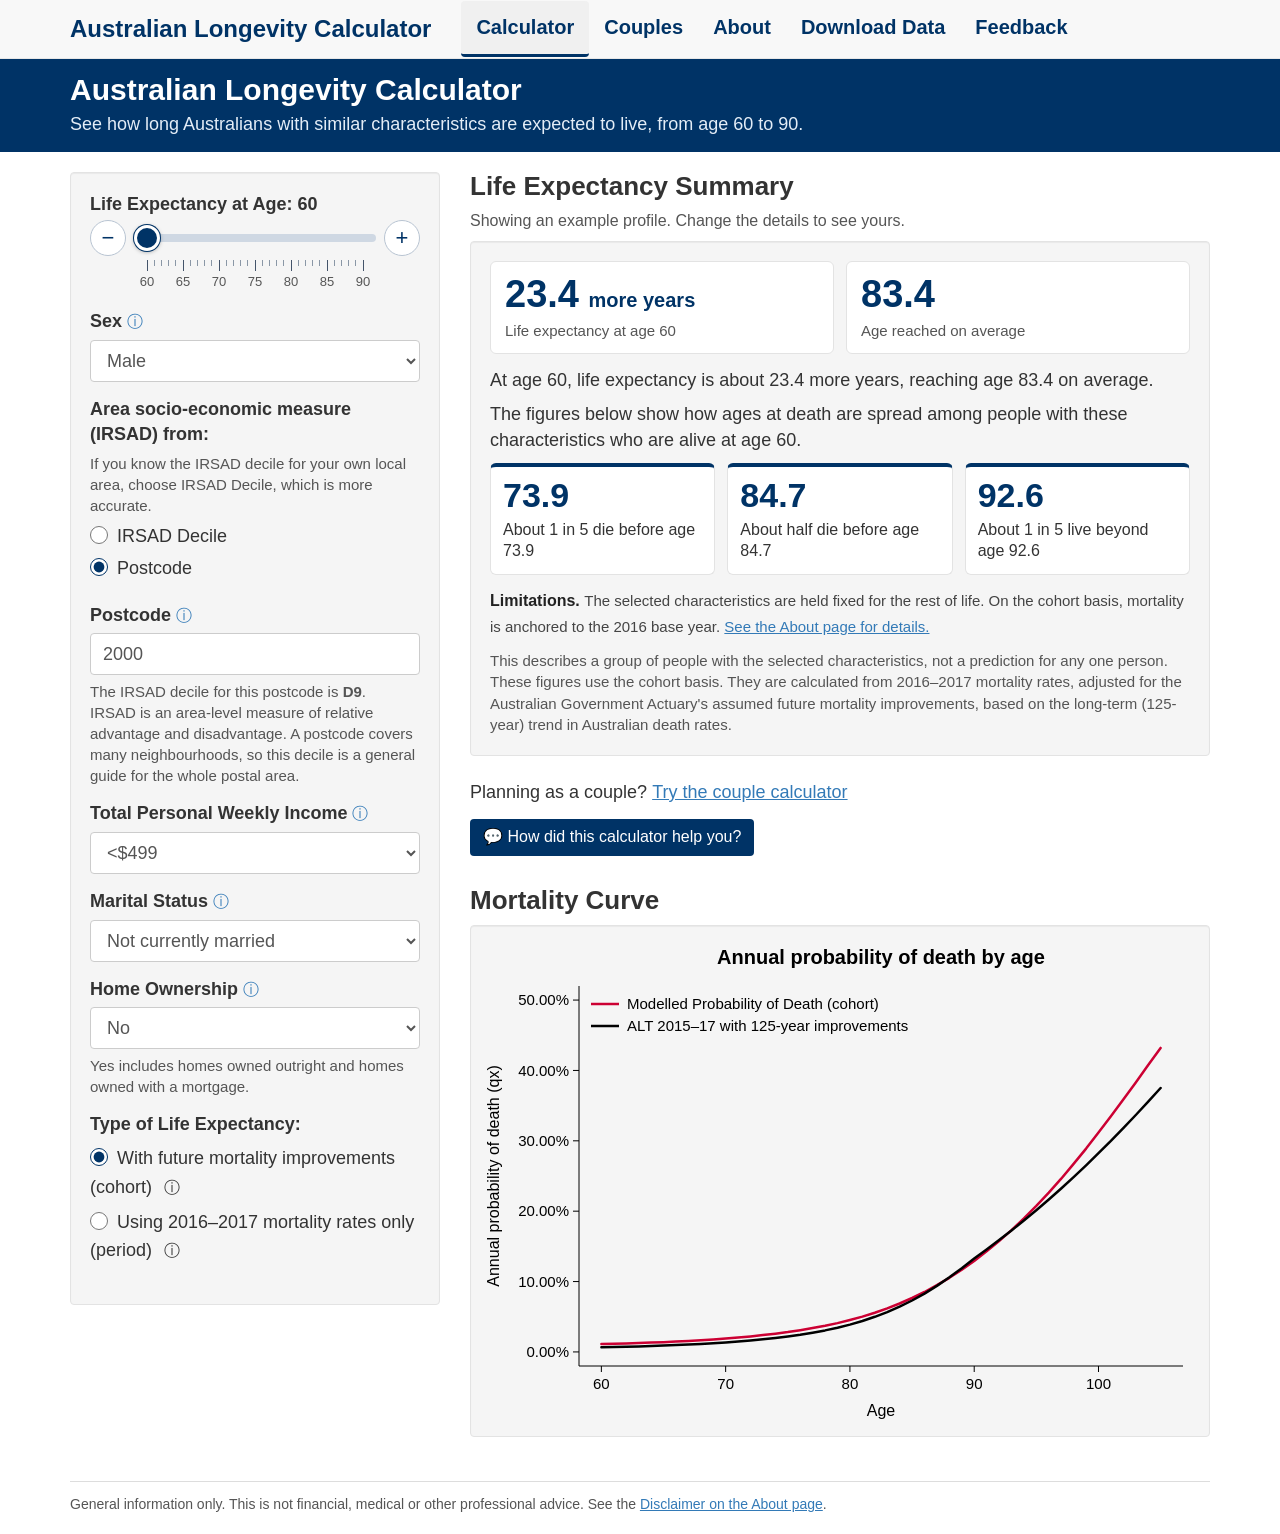
==== docs/index.html @ adeffb4a "Updates" ====
<!doctype html>
<html lang="en-AU">
<head>
  <meta charset="utf-8">
  <meta name="viewport" content="width=device-width, initial-scale=1">
  <title>Australian Longevity Calculator</title>
  <meta name="description" content="See how long Australians with similar characteristics are expected to live, from age 60 to 90.">
  <meta name="theme-color" content="#003366">
  <link rel="icon" href="favicon.svg" type="image/svg+xml">
  <meta property="og:type" content="website">
  <meta property="og:site_name" content="Australian Longevity Calculator">
  <meta property="og:title" content="Australian Longevity Calculator">
  <meta property="og:description" content="See how long Australians with similar characteristics are expected to live, from age 60 to 90.">
  <meta property="og:url" content="https://auslongevity.org/">
  <meta property="og:image" content="https://auslongevity.org/preview.png">
  <meta property="og:image:width" content="1200">
  <meta property="og:image:height" content="630">
  <meta property="og:image:alt" content="Australian Longevity Calculator">
  <meta name="twitter:card" content="summary_large_image">
  <meta name="twitter:title" content="Australian Longevity Calculator">
  <meta name="twitter:description" content="See how long Australians with similar characteristics are expected to live, from age 60 to 90.">
  <meta name="twitter:image" content="https://auslongevity.org/preview.png">
  <!-- Google Analytics -->
  <script async src="https://www.googletagmanager.com/gtag/js?id=G-BZZL2WJJV6"></script>
  <script>
    window.dataLayer = window.dataLayer || [];
    function gtag(){dataLayer.push(arguments);}
    gtag('js', new Date());
    gtag('config', 'G-BZZL2WJJV6');
  </script>
  <link rel="stylesheet" href="style.css?v=20261013m">
</head>
<body>
<header class="navbar">
  <div class="navbar-inner">
    <div class="brand">Australian Longevity Calculator</div>
    <nav class="tabs" aria-label="Sections">
      <a href="#calculator" data-tab="calculator">Calculator</a>
      <a href="#couple" data-tab="couple">Couples</a>
      <a href="#about" data-tab="about">About</a>
      <a href="#download" data-tab="download">Download Data</a>
      <a href="#feedback" data-tab="feedback">Feedback</a>
    </nav>
  </div>
</header>

<section class="intro" id="intro">
  <div class="intro-inner">
    <h1>Australian Longevity Calculator</h1>
    <p>See how long Australians with similar characteristics are expected to live, from age 60 to 90.</p>
    <p class="intro-how narrow-only">Choose the details below and the result appears under the form.
      <button type="button" class="linkbtn" id="skipToResult">Go to the result</button></p>
  </div>
</section>

<main class="container">
  <noscript><p class="well">This calculator needs JavaScript. Please turn it on in your browser settings.</p></noscript>

  <!-- Calculator -->
  <section id="tab-calculator" class="tab" hidden>
    <div class="layout">
      <form class="well sidebar" onsubmit="return false" autocomplete="off">
        <div class="field">
          <label for="startAge">Life Expectancy at Age: <strong id="ageValue">60</strong></label>
          <div class="slider">
            <button type="button" class="step" id="ageDown" aria-label="One year younger">&minus;</button>
            <div class="sliderbox">
              <input type="range" id="startAge" min="60" max="90" step="1" value="60">
              <div class="ticks" id="ageTicks" aria-hidden="true"></div>
            </div>
            <button type="button" class="step" id="ageUp" aria-label="One year older">+</button>
          </div>
        </div>

        <div class="field">
          <label for="gender">Sex
            <a class="info" href="https://www.abs.gov.au/ausstats/abs@.nsf/Lookup/by%20Subject/2008.0~2016~Main%20Features~Sex~141" target="_blank" rel="noopener" title="ABS definition of sex">&#9432;</a></label>
          <select id="gender"><option>Male</option><option>Female</option></select>
        </div>

        <fieldset class="field">
          <legend>Area socio-economic measure (IRSAD) from:</legend>
          <p class="note choicehint">If you know the IRSAD decile for your own local area, choose IRSAD Decile, which is more accurate.</p>
          <label class="radio inline"><input type="radio" name="geo_mode" value="irsad"> IRSAD Decile</label>
          <label class="radio inline"><input type="radio" name="geo_mode" value="postcode" checked> Postcode</label>
        </fieldset>

        <div id="postcodeBox" class="field">
          <label for="postcode">Postcode
            <a class="info" href="https://www.abs.gov.au/AUSSTATS/abs@.nsf/DetailsPage/2033.0.55.0012016?OpenDocument" target="_blank" rel="noopener" title="ABS SEIFA 2016 Table 1 maps Postal Area code to IRSAD decile.">&#9432;</a></label>
          <input type="text" id="postcode" value="2000" inputmode="numeric" maxlength="12">
          <div id="postcodeNote" class="note" aria-live="polite"></div>
        </div>

        <div id="decileBox" class="field" hidden>
          <label for="irsad">IRSAD Decile
            <a class="info" href="https://www.abs.gov.au/ausstats/abs@.nsf/Lookup/by%20Subject/2033.0.55.001~2016~Main%20Features~IRSAD~20" target="_blank" rel="noopener" title="ABS explanation of IRSAD (SEIFA 2016)">&#9432;</a></label>
          <select id="irsad"></select>
          <p class="note">IRSAD deciles are from SEIFA 2016, based on the 2016 Census. To find the decile for your own local area, use the <a href="https://maps.abs.gov.au/SEIFAMaps/seifaIRSADmap.html" target="_blank" rel="noopener">ABS 2016 IRSAD map</a> and divide the percentile it shows by ten, rounding up (for example, 11 gives decile 2).</p>
        </div>

        <div class="field">
          <label for="income">Total Personal Weekly Income
            <a class="info" href="https://www.abs.gov.au/ausstats/abs@.nsf/Lookup/2901.0Chapter5702016" target="_blank" rel="noopener" title="ABS 2016 Census definition of total personal weekly income. The lowest group includes negative and nil income.">&#9432;</a></label>
          <select id="income">
            <option value="<499">&lt;$499</option><option value="500-999">$500&ndash;$999</option><option value="1000+">$1,000+</option><option value="missing">missing</option>
          </select>
        </div>

        <div class="field">
          <label for="marital">Marital Status
            <a class="info" href="https://www.abs.gov.au/ausstats/abs@.nsf/Lookup/2901.0Chapter6902016" target="_blank" rel="noopener" title="ABS 2016 Census definition of registered marital status. People who are never married, widowed, divorced or separated are classified as not currently married. Married means a registered marriage, so people in a de facto relationship are not counted as married.">&#9432;</a></label>
          <select id="marital"><option value="Single">Not currently married</option><option value="Married">Married</option></select>
        </div>

        <div class="field">
          <label for="home">Home Ownership
            <a class="info" href="https://www.abs.gov.au/ausstats/abs@.nsf/Lookup/2901.0Chapter9702016" target="_blank" rel="noopener" title="ABS 2016 Census definition of tenure type. Yes means owned outright or owned with a mortgage.">&#9432;</a></label>
          <select id="home"><option value="No">No</option><option value="Yes">Yes (outright or mortgage)</option><option value="missing">missing</option></select>
          <p class="note">Yes includes homes owned outright and homes owned with a mortgage.</p>
        </div>

        <fieldset class="field">
          <legend>Type of Life Expectancy:</legend>
          <div class="radio">
            <label><input type="radio" name="le_type" value="cohort" checked> With future mortality improvements (cohort)</label>
            <button type="button" class="infobtn" aria-expanded="false" aria-controls="cohort_info" aria-label="About the cohort basis">&#9432;</button>
            <div id="cohort_info" class="infotext" hidden>Life expectancy calculated from 2016&ndash;2017 mortality rates, adjusted for the Australian Government Actuary's assumed future mortality improvements, based on the long-term (125-year) trend in Australian death rates. It is anchored to the 2016 base year of the data. A person of the selected age is treated as if they were that age in 2016, and assumed future mortality improvements are applied to the years that follow. Any change in mortality between 2016 and today is not included.</div>
          </div>
          <div class="radio">
            <label><input type="radio" name="le_type" value="period"> Using 2016&ndash;2017 mortality rates only (period)</label>
            <button type="button" class="infobtn" aria-expanded="false" aria-controls="period_info" aria-label="About the period basis">&#9432;</button>
            <div id="period_info" class="infotext" hidden>Life expectancy calculated from mortality rates observed during 2016&ndash;2017, assuming these rates remain unchanged in future.</div>
          </div>
        </fieldset>

      </form>

      <div class="results">
        <h4 id="summaryHeading">Life Expectancy Summary</h4>
        <p class="examplenote" id="exampleNote" hidden>Showing an example profile. Change the details to see yours.</p>
        <div class="well" id="summary" aria-live="polite">Loading&hellip;</div>

        <p class="couplelink">Planning as a couple? <button type="button" class="notebtn big" id="toCouple" data-track="click_couple_link">Try the couple calculator</button></p>

        <button type="button" class="btn btn-navy" id="impactBtn">
          <span aria-hidden="true">&#128172;</span> How did this calculator help you?
        </button>

        <h4>Mortality Curve</h4>
        <div class="well chartwell">
          <div id="chart"></div>
          <div id="legend" class="legend" hidden></div>
          <div id="tip" class="tip" hidden></div>
        </div>
      </div>
    </div>
  </section>

  <!-- Couples -->
  <section id="tab-couple" class="tab" hidden>
    <h3>Couple calculator</h3>
    <p>See how long couples with similar characteristics are expected to live. The result looks at the time until the second of two people dies. Enter details for you and your partner.
      <span class="narrow-only"><button type="button" class="notebtn big" id="c_skip">Go to the result</button></span></p>
    <p class="examplenote" id="c_example" hidden>Showing an example couple. Change the details to see yours.</p>
    <div id="c_form" class="couple-grid"></div>
    <div id="c_basis_host"></div>
    <h4 id="c_summaryHeading">Result for the couple</h4>
    <div class="well" id="c_summary" aria-live="polite">Loading&hellip;</div>
    <h4>Chance of being alive</h4>
    <div class="well chartwell">
      <div id="c_chart"></div>
      <div id="c_legend" class="legend" hidden></div>
      <div id="c_tip" class="tip" hidden></div>
    </div>
  </section>

  <!-- About -->
  <section id="tab-about" class="tab narrow" hidden>
    <h3>About This Tool</h3>
    <p>This app helps Australians understand projected life expectancy based on socio-economic and demographic factors.</p>
    <p>It uses data from the Person Level Integrated Data Asset (PLIDA), accessed via the Australian Bureau of Statistics' DataLab. The life expectancies are computed based on the 2016-2017 census population with improvement factors of ALT2015-17 (125 year).</p>

    <h4>Related Publications</h4>
    <ul>
      <li>Fei Huang, Francis Hui and Andr&eacute;s Villegas (2025). <a href="https://ssrn.com/abstract=5253598" target="_blank" rel="noopener">Towards Fairer Retirement Outcomes: Socio-Economic Mortality Differentials in Australia</a>. SSRN Working Paper.</li>
      <li>Fei Huang, Francis Hui and Andr&eacute;s Villegas (2025). <a href="https://doi.org/10.7910/DVN/C0HRDE" target="_blank" rel="noopener">Australian Socio-economic Retiree Mortality 2016-17</a>. Harvard Dataverse. https://doi.org/10.7910/DVN/C0HRDE.</li>
      <li>Pramo Samarasinghe, Fei Huang, Francis Hui and Andr&eacute;s Villegas (2026). <a href="https://content.actuaries.asn.au/resources/resource-ce6yyqn64sx3-786882053-16716" target="_blank" rel="noopener">Towards Fairer Retirement Outcomes: Health-Related Mortality Modelling</a>. Actuaries Institute.</li>
    </ul>

    <h4>Authors of the publications</h4>
    <p>Fei Huang, Francis Hui, Pramo Samarasinghe, and Andr&eacute;s Villegas</p>
    <p>Fei and Andr&eacute;s are Associate Professors at the School of Risk and Actuarial Studies, UNSW Sydney. Francis is an Associate Professor at the Research School of Finance, Actuarial Studies, and Statistics, Australian National University. Pramo was an Honours student at the Australian National University and is now a research assistant at UNSW Sydney.</p>

    <h4>Acknowledgement</h4>
    <p>We thank the Australian Government Actuary Guy Thorburn and his team for their invaluable support in this project.</p>

    <h4 id="limitations">Limitations and assumptions</h4>
    <p>The results are estimates from a model. These points describe what the calculation does and does not allow for.</p>
    <ul>
      <li><strong>Independence of the two lives.</strong> The couple calculator treats the two lives as independent given the selected characteristics. Other factors that the characteristics do not capture, such as shared health and lifestyle, may link the two lifespans. If the lifespans are positively linked, the time until the second death may be shorter than shown.</li>
      <li><strong>Characteristics held fixed.</strong> The selected characteristics are held fixed throughout the calculation, for one person or for a couple. If one partner dies, the survivor's mortality is not recalculated using the rates for people who are not currently married, a group that includes widowed people. In the model, mortality rates for people who are not currently married are generally higher than those for married people, so the time until the second death may be longer than shown.</li>
      <li><strong>The 2016 base year.</strong> The cohort basis is anchored to the 2016 base year of the data. A person of the selected age is treated as if they were that age in 2016, and assumed future mortality improvements are applied to the years that follow. Any change in mortality between 2016 and today is not included.</li>
      <li><strong>Ages beyond 100.</strong> The model is fitted to data up to age 100. Life expectancy, and the average time until the second death, include years lived beyond 100, which rely on extrapolated mortality. The 1 in 5 and half figures that are below 100 do not depend on them. Ages of 100 or more are shown as 100 or older, because the data end there.</li>
      <li><strong>Postcodes.</strong> A postcode result uses the IRSAD decile of the whole postal area, which is a general guide. The mortality model uses deciles of smaller local areas.</li>
      <li><strong>Marital status.</strong> The data use registered marital status. Never married, widowed, divorced and separated people form one group, and people in a de facto relationship are in that group too.</li>
    </ul>

    <h4>Disclaimer</h4>
    <p>This tool provides general statistical information about life expectancy for groups of people with the characteristics you select. It is not a prediction for any individual and does not take account of personal circumstances such as health or lifestyle. It is not financial, retirement, insurance, medical or legal advice and should not be the only basis for any decision. Estimates are based on 2016&ndash;2017 data and modelling assumptions, and carry statistical uncertainty. Before making decisions that depend on this information, consider speaking to a suitably qualified professional.</p>

    <h4>Project Lead Contact</h4>
    <p>Fei Huang (<a href="mailto:feihuang@unsw.edu.au">feihuang@unsw.edu.au</a> | <a href="https://www.feihuang.org" target="_blank" rel="noopener">www.feihuang.org</a>)</p>
  </section>

  <!-- Download -->
  <section id="tab-download" class="tab narrow" hidden>
    <h3>Download Data</h3>
    <p>You can download the modelled period-based probability of death (qx) for ages 60&ndash;100, covering all socioeconomic profiles below from the Harvard Dataverse, in the Australian Socio-economic Mortality Dataverse.</p>
    <p><a class="btn btn-blue" data-track="click_dataset_download" href="https://doi.org/10.7910/DVN/C0HRDE" target="_blank" rel="noopener"><span aria-hidden="true">&#11015;</span> Download Dataset</a></p>
  </section>

  <!-- Feedback -->
  <section id="tab-feedback" class="tab narrow" hidden>
    <h3>How Did This Help You?</h3>
    <p>We&rsquo;re interested in understanding how this tool supports real-world decisions, insights, or research. Whether you're a retiree, policymaker, educator, student, advisor, or researcher, your experience helps us improve this tool and demonstrate its impact.</p>
    <p>If this tool helped you explore a scenario, inform a conversation, support a policy submission, or improve your understanding of retirement outcomes, we&rsquo;d love to hear your story.</p>
    <p><strong>You can share as much or as little detail as you like.</strong> The form is optional and anonymous unless you choose to include your name or email. With your consent, we may include anonymised stories in research reporting or impact assessments.</p>
    <p><a class="btn btn-navy btn-lg" data-track="click_feedback_form" href="https://forms.cloud.microsoft/Pages/ResponsePage.aspx?id=pM_2PxXn20i44Qhnufn7o2eKlYdc2aVLl1e_QJNzupJUNzZNQVVKNjNPRVZGVlc3NEQ4M1IyWVhMWS4u" target="_blank" rel="noopener"><span aria-hidden="true">&#128172;</span> Open the feedback form</a></p>
    <p class="small">The form opens in a new tab. You can also contact us directly at <a href="mailto:feihuang@unsw.edu.au">feihuang@unsw.edu.au</a>.</p>
  </section>
</main>

<footer class="sitefooter">
  General information only. This is not financial, medical or other professional advice. See the <a href="#about">Disclaimer on the About page</a>.
</footer>

<script src="core.js?v=20261013m"></script>
<script src="couple.js?v=20261013m"></script>
<script src="app.js?v=20261013m"></script>
</body>
</html>
---- docs/style.css ----
:root { --navy: #003366; --grey: #555; --border: #e3e3e3; }
* { box-sizing: border-box; }
html { -webkit-text-size-adjust: 100%; }
body { margin: 0; font-family: "Helvetica Neue", Helvetica, Arial, sans-serif; font-size: 20px; line-height: 1.43; color: #333; background: #fff; }
[hidden] { display: none !important; }
a { color: #337ab7; }

/* navigation */
.navbar { background: #f8f8f8; border-bottom: 1px solid #e7e7e7; }
.navbar-inner { max-width: 1170px; margin: 0 auto; padding: 0 15px; display: flex; flex-wrap: wrap; align-items: center; }
.brand { font-weight: bold; font-size: 24px; color: var(--navy); padding: 12px 30px 12px 0; }
.tabs { display: flex; flex-wrap: wrap; }
.tabs a { font-size: 20px; font-weight: bold; color: var(--navy); text-decoration: none; padding: 12px 15px; border-radius: 4px; border-bottom: 3px solid transparent; }
.tabs a:hover { background: #e6f2ff; }
.tabs a.active { background: #f0f0f0; border-bottom-color: var(--navy); }
.tabs a:focus-visible, .btn:focus-visible, .infobtn:focus-visible, .info:focus-visible { outline: 3px solid #7fb2e5; outline-offset: 2px; }

/* intro band */
.intro { background: var(--navy); color: #fff; }
.intro-inner { max-width: 1170px; margin: 0 auto; padding: 14px 15px 14px; }
.intro h1 { font-size: 30px; line-height: 1.15; margin: 0 0 4px; font-weight: bold; }
.intro p { margin: 0; font-size: 18px; color: #e3edf7; }
.intro .intro-how { font-size: 16px; color: #bcd2e8; margin: 6px 0 0; }
.linkbtn { background: none; border: 0; padding: 0; margin-left: 6px; font: inherit; color: #fff; text-decoration: underline; cursor: pointer; }
.linkbtn:focus-visible { outline: 3px solid #7fb2e5; outline-offset: 2px; }
.narrow-only { display: none; }
@media (max-width: 899px) { .wide-only { display: none; } .narrow-only { display: inline; } .intro h1 { display: none; } .intro p { font-size: 17px; } .intro-inner { padding: 12px 15px 12px; } }
.examplenote { font-size: 16px; color: var(--grey); margin: 0 0 8px; }

.container { max-width: 1170px; margin: 0 auto; padding: 20px 15px 0; }
h3, h4 { font-size: 26px; font-weight: bold; margin: 20px 0 10px; line-height: 1.1; }
h3:first-child, h4:first-child { margin-top: 0; }
p { margin: 0 0 10px; }
ul { padding-left: 40px; margin: 0 0 10px; }
.narrow { max-width: 900px; margin: 0 auto; }
.small { font-size: 16px; }

.well { background: #f5f5f5; border: 1px solid var(--border); border-radius: 4px; padding: 19px; box-shadow: inset 0 1px 1px rgba(0,0,0,.05); margin-bottom: 20px; }

/* explorer layout */
.layout { display: grid; grid-template-columns: 1fr; gap: 0 30px; align-items: start; }
@media (min-width: 900px) { .layout { grid-template-columns: minmax(300px, 1fr) 2fr; } }
.sidebar { margin-bottom: 20px; }
.field { margin: 0 0 15px; border: 0; padding: 0; min-width: 0; }
label, legend { display: inline-block; font-size: 18px; font-weight: bold; margin-bottom: 5px; max-width: 100%; }
legend { padding: 0; }
.field > label { display: block; }
select, input[type="text"] { width: 100%; height: 42px; padding: 6px 12px; font-size: 18px; font-family: inherit; color: #555; background: #fff; border: 1px solid #ccc; border-radius: 4px; }
select:focus, input[type="text"]:focus { outline: 3px solid #7fb2e5; border-color: #66afe9; }
.radio { font-weight: normal; margin: 0 0 6px; }
.radio label { display: inline; font-weight: normal; font-size: 18px; margin: 0; cursor: pointer; }
.radio.inline { margin-right: 18px; }
input[type="radio"] { margin: 0 4px 0 0; width: 18px; height: 18px; vertical-align: -2px; accent-color: var(--navy); }
.info, .infobtn { text-decoration: none; font-size: 16px; font-weight: normal; }
.infobtn { background: none; border: 0; padding: 0 2px; margin-left: 4px; cursor: pointer; color: inherit; font-family: inherit; }
.infotext { font-size: 14px; color: var(--grey); margin: 4px 0 4px 20px; line-height: 1.4; }
.note { font-size: 15px; color: var(--grey); margin: 6px 0 0; line-height: 1.4; }
.note .bad { color: #9a3412; }
.choicehint { margin: 0 0 8px; }
.notebtn { background: none; border: 0; padding: 0; margin-top: 4px; font: inherit; font-size: 15px; color: #337ab7; text-decoration: underline; cursor: pointer; }
.notebtn:focus-visible { outline: 3px solid #7fb2e5; outline-offset: 2px; }

/* slider */
.slider { display: flex; align-items: flex-start; gap: 8px; margin-top: 4px; }
.sliderbox { flex: 1; min-width: 0; --pct: 0%; }
.step { flex: none; width: 36px; height: 36px; margin-top: -2px; border: 1px solid #b8c4d2; border-radius: 50%; background: #fff; color: var(--navy); font-size: 22px; line-height: 1; font-family: inherit; cursor: pointer; padding: 0; }
.step:hover { background: #e6f2ff; }
.step:focus-visible { outline: 3px solid #7fb2e5; outline-offset: 2px; }
input[type="range"] { -webkit-appearance: none; appearance: none; width: 100%; height: 32px; margin: 0; background: transparent; cursor: pointer; }
input[type="range"]::-webkit-slider-runnable-track { height: 8px; border-radius: 4px; background: linear-gradient(to right, var(--navy) var(--pct), #cfd8e3 var(--pct)); }
input[type="range"]::-moz-range-track { height: 8px; border-radius: 4px; background: #cfd8e3; }
input[type="range"]::-moz-range-progress { height: 8px; border-radius: 4px; background: var(--navy); }
input[type="range"]::-webkit-slider-thumb { -webkit-appearance: none; width: 26px; height: 26px; margin-top: -9px; border-radius: 50%; background: var(--navy); border: 3px solid #fff; box-shadow: 0 0 0 1px var(--navy), 0 1px 4px rgba(0,0,0,.35); }
input[type="range"]::-moz-range-thumb { width: 20px; height: 20px; border-radius: 50%; background: var(--navy); border: 3px solid #fff; box-shadow: 0 0 0 1px var(--navy), 0 1px 4px rgba(0,0,0,.35); }
input[type="range"]:focus-visible { outline: none; }
input[type="range"]:focus-visible::-webkit-slider-thumb { box-shadow: 0 0 0 1px var(--navy), 0 0 0 5px #7fb2e5; }
input[type="range"]:focus-visible::-moz-range-thumb { box-shadow: 0 0 0 1px var(--navy), 0 0 0 5px #7fb2e5; }
.ticks { position: relative; height: 34px; margin-top: -2px; }
.ticks i { position: absolute; top: 0; width: 1px; height: 6px; margin-left: -0.5px; background: #8a97a6; }
.ticks i.major { height: 11px; background: #44546a; }
.ticks b { position: absolute; top: 13px; transform: translateX(-50%); font-size: 13px; font-weight: normal; color: var(--grey); }

/* summary */
#summary p, #c_summary p { margin: 0 0 10px; font-size: 18px; }
#summary .stats, #c_summary .stats { display: grid; grid-template-columns: 1fr 1fr; gap: 12px; margin-bottom: 14px; }
#summary .stat, #c_summary .stat { background: #fff; border: 1px solid var(--border); border-radius: 6px; padding: 12px 14px; }
#summary .big, #c_summary .big { font-size: 38px; line-height: 1.1; font-weight: bold; color: var(--navy); }
#summary .big .unit, #c_summary .big .unit { font-size: 20px; font-weight: bold; margin-left: 4px; }
#summary .cap, #c_summary .cap { font-size: 15px; color: var(--grey); margin-top: 4px; }
#summary .headline, #c_summary .headline { font-size: 18px; margin-bottom: 8px; }
#summary .cards, #c_summary .cards { display: grid; grid-template-columns: repeat(3, 1fr); gap: 12px; margin: 4px 0 14px; }
#summary .card, #c_summary .card { background: #fff; border: 1px solid var(--border); border-top: 4px solid var(--navy); border-radius: 6px; padding: 10px 12px 12px; }
#summary .cardval, #c_summary .cardval { font-size: 34px; line-height: 1.1; font-weight: bold; color: var(--navy); }
#summary .cardtxt, #c_summary .cardtxt { font-size: 16px; color: #333; margin-top: 4px; line-height: 1.35; }
@media (max-width: 640px) {
  #summary .stats, #c_summary .stats { grid-template-columns: 1fr; }
  #summary .cards, #c_summary .cards { grid-template-columns: 1fr; }
  #summary .card, #c_summary .card { display: flex; align-items: center; gap: 14px; }
  #summary .cardval, #c_summary .cardval { flex: none; min-width: 84px; }
  #summary .cardtxt, #c_summary .cardtxt { margin-top: 0; }
}
#summary .caveat, #c_summary .caveat { font-size: 16px; color: var(--grey); }
#summary .closing, #c_summary .closing { font-size: 15px; color: var(--grey); margin: 12px 0 0; }
#summary .empty, #c_summary .empty { color: var(--grey); margin: 0; }

/* buttons */
.btn { display: inline-block; font-family: inherit; font-size: 16px; line-height: 1.43; padding: 6px 12px; border: 1px solid transparent; border-radius: 4px; cursor: pointer; text-decoration: none; }
.btn-lg { font-size: 18px; padding: 10px 16px; border-radius: 6px; }
.btn-navy { color: #fff; background: var(--navy); }
.btn-navy:hover { background: #00264d; color: #fff; }
.btn-blue { color: #fff; background: #337ab7; border-color: #2e6da4; font-size: 18px; padding: 10px 16px; border-radius: 6px; }
.btn-blue:hover { background: #286090; color: #fff; }
#impactBtn { margin: 10px 0 10px; }

/* chart */
.chartwell { position: relative; padding: 12px; }
#chart svg { display: block; width: 100%; height: auto; touch-action: pan-y; }
.legend { display: flex; flex-wrap: wrap; gap: 4px 18px; font-size: 14px; padding: 6px 4px 0; }
.legend span::before { content: ""; display: inline-block; width: 26px; height: 0; border-top: 3px solid var(--c); vertical-align: middle; margin-right: 6px; }
.tip { position: absolute; pointer-events: none; background: rgba(255,255,255,.96); border: 1px solid #bbb; border-radius: 4px; padding: 6px 9px; font-size: 14px; line-height: 1.35; white-space: nowrap; box-shadow: 0 1px 4px rgba(0,0,0,.2); z-index: 2; }
.tip b { display: block; }
.tip i { display: inline-block; width: 12px; border-top: 3px solid var(--c); vertical-align: middle; margin-right: 6px; }

.sitefooter { font-size: 14px; color: var(--grey); border-top: 1px solid #ddd; max-width: 1140px; margin: 24px auto 0; padding: 12px 0 20px; }
@media (max-width: 899px) {
  body { font-size: 18px; }
  .brand { font-size: 22px; padding-right: 10px; }
  .sitefooter { margin-left: 15px; margin-right: 15px; }
}

/* couple calculator */
.couple-grid { display: grid; grid-template-columns: 1fr; gap: 0 24px; align-items: start; }
@media (min-width: 900px) { .couple-grid { grid-template-columns: 1fr 1fr; } }
#c_summary .stats { grid-template-columns: repeat(3, 1fr); }
#c_summary .cardval .unit { font-size: 18px; margin-left: 4px; }
#summary .limits, #c_summary .limits { margin: 14px 0 0; font-size: 15px; color: #444; line-height: 1.45; }
#summary .limits strong, #c_summary .limits strong { color: #222; font-size: 16px; }
#summary .limits ul, #c_summary .limits ul { margin: 4px 0 0; padding-left: 22px; }
#summary .limits li, #c_summary .limits li { margin: 0 0 4px; font-size: 15px; }
#c_summary .cardages { display: block; margin-top: 4px; font-size: 15px; color: var(--grey); }
@media (max-width: 640px) { #c_summary .stats { grid-template-columns: 1fr; } #c_summary .card { display: block; } #c_summary .cardval { min-width: 0; } #c_summary .cardtxt { margin-top: 4px; } }
.couplelink { margin: 12px 0 4px; font-size: 18px; }
.notebtn.big { font-size: 18px; }
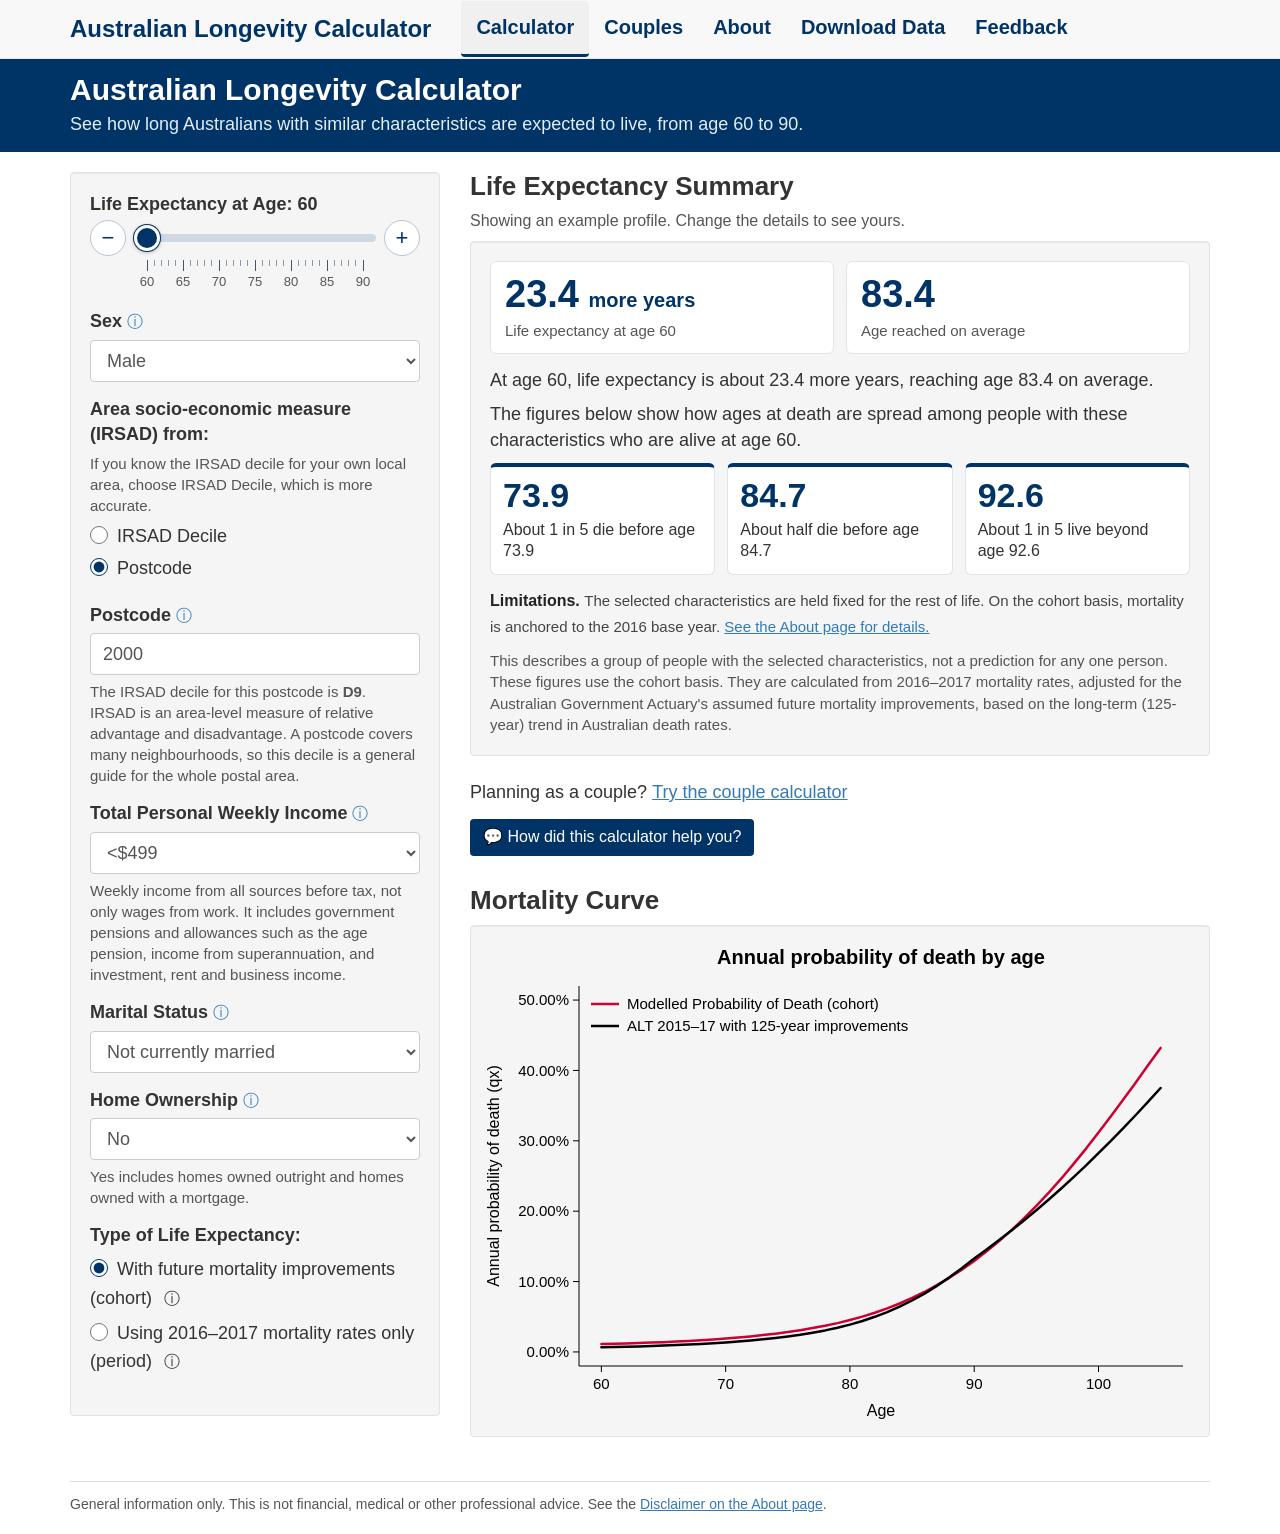
==== commit bba9203b: "Updates" ====
--- a/docs/index.html
+++ b/docs/index.html
@@ -28,7 +28,7 @@
     gtag('js', new Date());
     gtag('config', 'G-BZZL2WJJV6');
   </script>
-  <link rel="stylesheet" href="style.css?v=20261013m">
+  <link rel="stylesheet" href="style.css?v=20261014b">
 </head>
 <body>
 <header class="navbar">
@@ -53,6 +53,15 @@
   </div>
 </section>
 
+<section class="intro" id="intro_couple" hidden>
+  <div class="intro-inner">
+    <h1>Couple calculator</h1>
+    <p>See how long couples with similar characteristics are expected to live. The result looks at the time until the second of two people dies.</p>
+    <p class="intro-how">Enter details for you and your partner.
+      <span class="narrow-only"><button type="button" class="linkbtn" id="c_skip">Go to the result</button></span></p>
+  </div>
+</section>
+
 <main class="container">
   <noscript><p class="well">This calculator needs JavaScript. Please turn it on in your browser settings.</p></noscript>
 
@@ -105,6 +114,7 @@
           <select id="income">
             <option value="<499">&lt;$499</option><option value="500-999">$500&ndash;$999</option><option value="1000+">$1,000+</option><option value="missing">missing</option>
           </select>
+          <p class="note">Weekly income from all sources before tax, not only wages from work. It includes government pensions and allowances such as the age pension, income from superannuation, and investment, rent and business income.</p>
         </div>
 
         <div class="field">
@@ -159,9 +169,6 @@
 
   <!-- Couples -->
   <section id="tab-couple" class="tab" hidden>
-    <h3>Couple calculator</h3>
-    <p>See how long couples with similar characteristics are expected to live. The result looks at the time until the second of two people dies. Enter details for you and your partner.
-      <span class="narrow-only"><button type="button" class="notebtn big" id="c_skip">Go to the result</button></span></p>
     <p class="examplenote" id="c_example" hidden>Showing an example couple. Change the details to see yours.</p>
     <div id="c_form" class="couple-grid"></div>
     <div id="c_basis_host"></div>
@@ -235,8 +242,8 @@
   General information only. This is not financial, medical or other professional advice. See the <a href="#about">Disclaimer on the About page</a>.
 </footer>
 
-<script src="core.js?v=20261013m"></script>
-<script src="couple.js?v=20261013m"></script>
-<script src="app.js?v=20261013m"></script>
+<script src="core.js?v=20261014b"></script>
+<script src="couple.js?v=20261014b"></script>
+<script src="app.js?v=20261014b"></script>
 </body>
 </html>
--- a/docs/style.css
+++ b/docs/style.css
@@ -26,6 +26,7 @@
 .narrow-only { display: none; }
 @media (max-width: 899px) { .wide-only { display: none; } .narrow-only { display: inline; } .intro h1 { display: none; } .intro p { font-size: 17px; } .intro-inner { padding: 12px 15px 12px; } }
 .examplenote { font-size: 16px; color: var(--grey); margin: 0 0 8px; }
+@media (max-width: 899px) { #intro_couple h1 { display: block; font-size: 24px; } }
 
 .container { max-width: 1170px; margin: 0 auto; padding: 20px 15px 0; }
 h3, h4 { font-size: 26px; font-weight: bold; margin: 20px 0 10px; line-height: 1.1; }
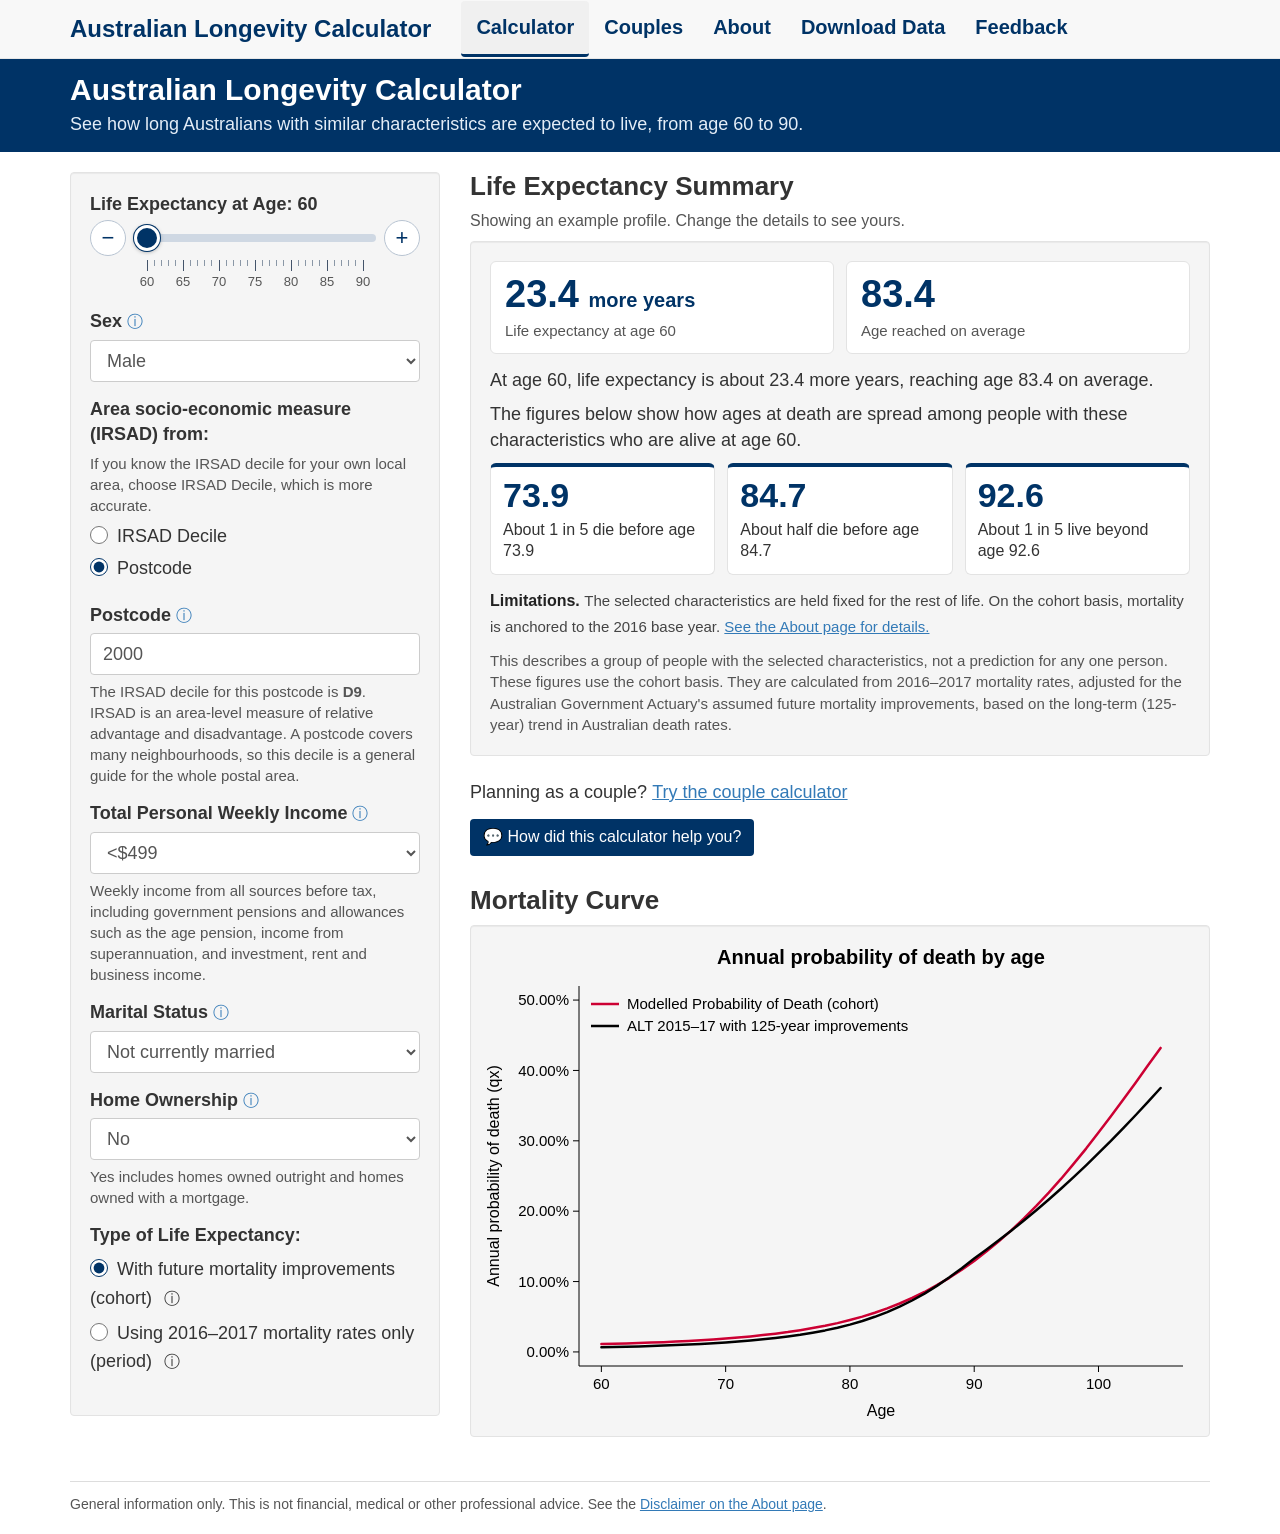
==== commit 68aee618: "Updates" ====
--- a/docs/index.html
+++ b/docs/index.html
@@ -28,7 +28,7 @@
     gtag('js', new Date());
     gtag('config', 'G-BZZL2WJJV6');
   </script>
-  <link rel="stylesheet" href="style.css?v=20261014b">
+  <link rel="stylesheet" href="style.css?v=20261014c">
 </head>
 <body>
 <header class="navbar">
@@ -114,7 +114,7 @@
           <select id="income">
             <option value="<499">&lt;$499</option><option value="500-999">$500&ndash;$999</option><option value="1000+">$1,000+</option><option value="missing">missing</option>
           </select>
-          <p class="note">Weekly income from all sources before tax, not only wages from work. It includes government pensions and allowances such as the age pension, income from superannuation, and investment, rent and business income.</p>
+          <p class="note">Weekly income from all sources before tax, including government pensions and allowances such as the age pension, income from superannuation, and investment, rent and business income.</p>
         </div>
 
         <div class="field">
@@ -242,8 +242,8 @@
   General information only. This is not financial, medical or other professional advice. See the <a href="#about">Disclaimer on the About page</a>.
 </footer>
 
-<script src="core.js?v=20261014b"></script>
-<script src="couple.js?v=20261014b"></script>
-<script src="app.js?v=20261014b"></script>
+<script src="core.js?v=20261014c"></script>
+<script src="couple.js?v=20261014c"></script>
+<script src="app.js?v=20261014c"></script>
 </body>
 </html>
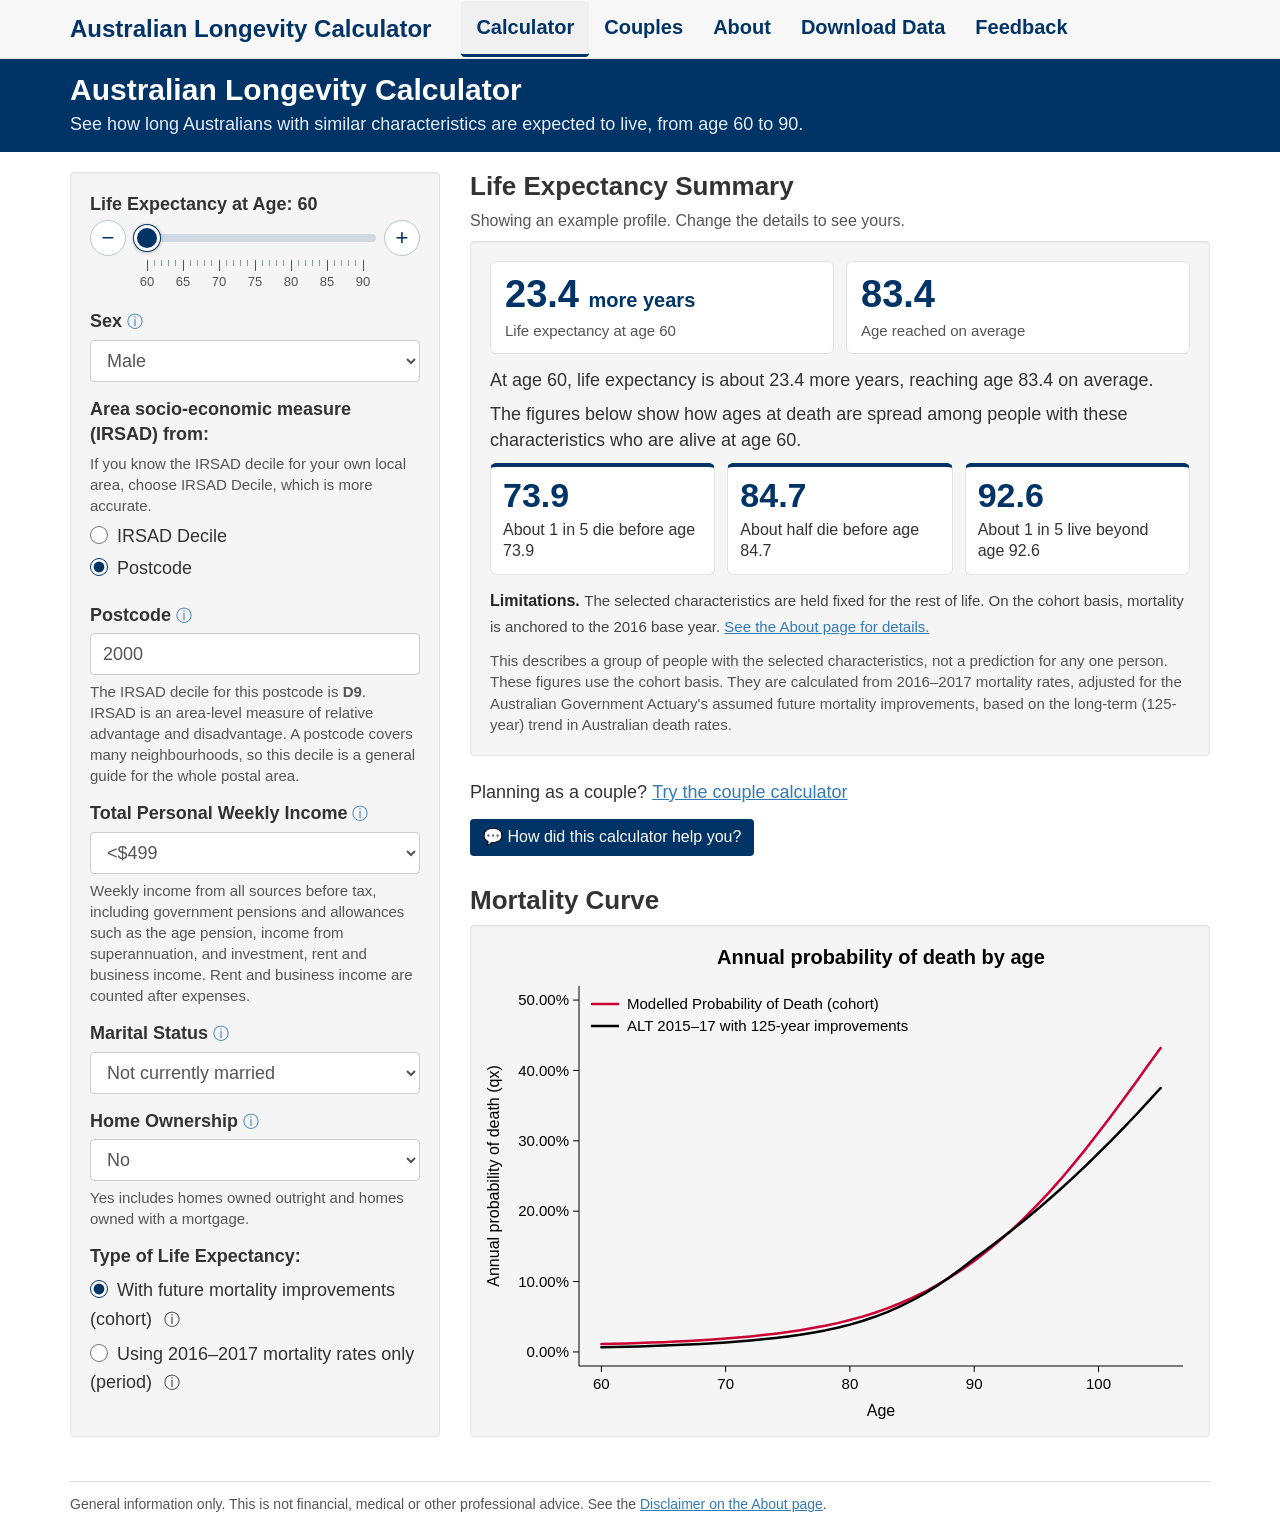
==== commit f371799a: "Updates" ====
--- a/docs/index.html
+++ b/docs/index.html
@@ -28,7 +28,7 @@
     gtag('js', new Date());
     gtag('config', 'G-BZZL2WJJV6');
   </script>
-  <link rel="stylesheet" href="style.css?v=20261014c">
+  <link rel="stylesheet" href="style.css?v=20261014d">
 </head>
 <body>
 <header class="navbar">
@@ -114,7 +114,7 @@
           <select id="income">
             <option value="<499">&lt;$499</option><option value="500-999">$500&ndash;$999</option><option value="1000+">$1,000+</option><option value="missing">missing</option>
           </select>
-          <p class="note">Weekly income from all sources before tax, including government pensions and allowances such as the age pension, income from superannuation, and investment, rent and business income.</p>
+          <p class="note">Weekly income from all sources before tax, including government pensions and allowances such as the age pension, income from superannuation, and investment, rent and business income. Rent and business income are counted after expenses.</p>
         </div>
 
         <div class="field">
@@ -242,8 +242,8 @@
   General information only. This is not financial, medical or other professional advice. See the <a href="#about">Disclaimer on the About page</a>.
 </footer>
 
-<script src="core.js?v=20261014c"></script>
-<script src="couple.js?v=20261014c"></script>
-<script src="app.js?v=20261014c"></script>
+<script src="core.js?v=20261014d"></script>
+<script src="couple.js?v=20261014d"></script>
+<script src="app.js?v=20261014d"></script>
 </body>
 </html>
